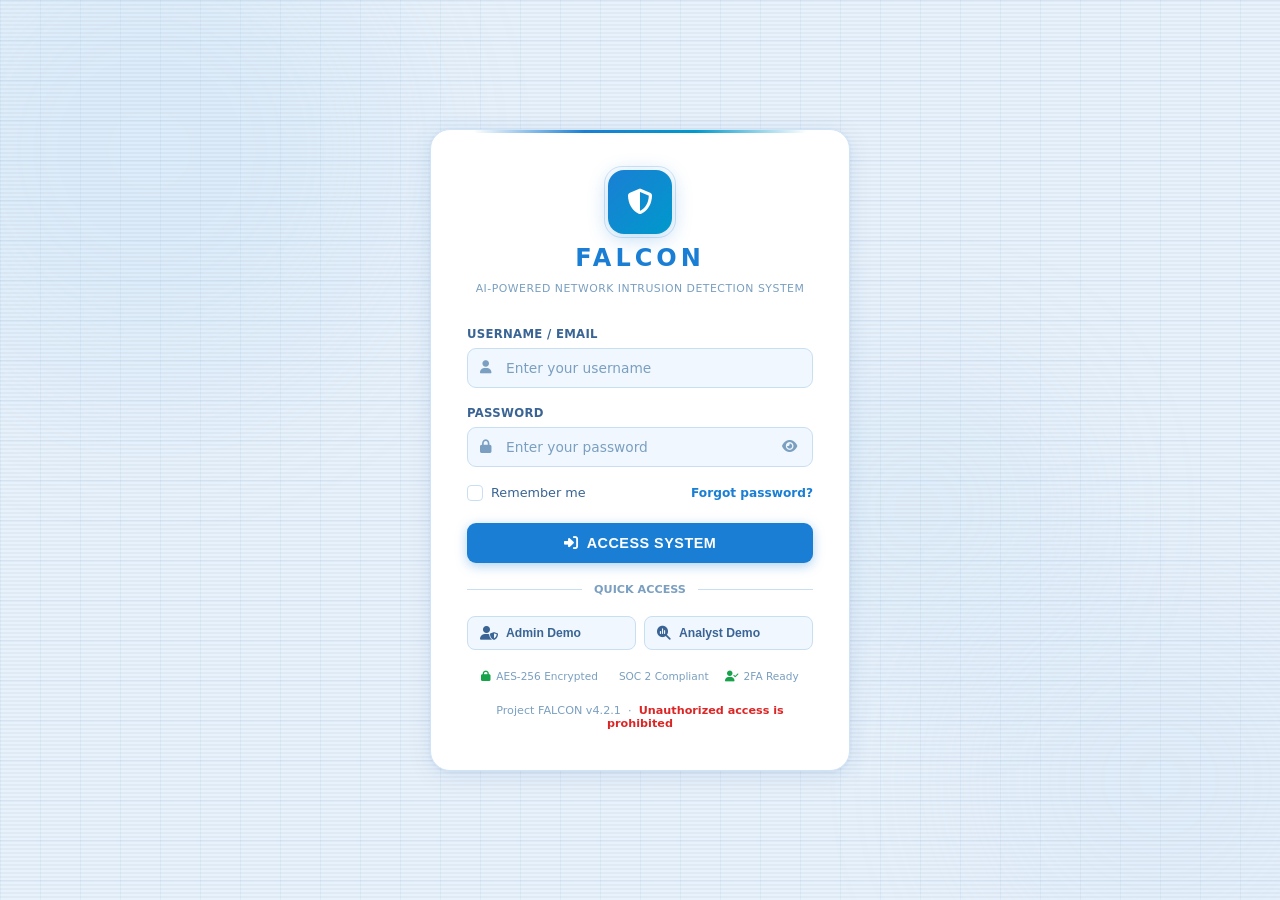
==== login.html @ 4f9ee6cd "Added real system monitoring, login page, sky blue theme, chatbox" ====
<!DOCTYPE html>
<html lang="en">
<head>
  <meta charset="UTF-8" />
  <style>body { visibility: hidden; }</style>
  <script>
    (function() {
      if (window.location.protocol === 'file:') {
        document.addEventListener('DOMContentLoaded', function() {
          document.body.style.cssText = 'margin:0;padding:0;background:#050c15;visibility:visible;';
          document.body.innerHTML = `
            <div style="min-height:100vh;display:flex;align-items:center;justify-content:center;
                 font-family:'Segoe UI',sans-serif;text-align:center;padding:20px">
              <div style="background:#0a1628;border:1px solid rgba(0,212,255,0.2);border-radius:16px;
                   padding:48px 40px;max-width:460px;box-shadow:0 0 60px rgba(0,132,255,0.1)">
                <div style="font-size:3rem;margin-bottom:16px">🛡️</div>
                <div style="font-size:1.5rem;font-weight:800;letter-spacing:4px;
                     background:linear-gradient(90deg,#0a84ff,#00d4ff);
                     -webkit-background-clip:text;-webkit-text-fill-color:transparent;
                     margin-bottom:10px">FALCON</div>
                <div style="color:#ff3b5c;font-size:0.95rem;font-weight:600;margin-bottom:14px">
                  ⚠ Direct file access is blocked
                </div>
                <div style="color:#7a9fc0;font-size:0.83rem;line-height:1.8;margin-bottom:26px">
                  This project only runs through the local server.<br>
                  Open a terminal in the project folder and run:
                </div>
                <div style="background:#020812;border:1px solid rgba(0,212,255,0.15);
                     border-radius:8px;padding:12px 20px;font-family:'Courier New',monospace;
                     color:#00d4ff;font-size:0.9rem;letter-spacing:1px;margin-bottom:26px">
                  python server.py
                </div>
                <div style="color:#3d5a78;font-size:0.78rem;margin-bottom:6px">then open your browser at</div>
                <a href="http://localhost:5000" style="color:#00d4ff;font-weight:700;
                   font-size:0.95rem;text-decoration:none">
                  http://localhost:5000
                </a>
              </div>
            </div>`;
        });
      } else {
        document.addEventListener('DOMContentLoaded', function() {
          document.body.style.visibility = 'visible';
        });
      }
    })();
  </script>
  <meta name="viewport" content="width=device-width, initial-scale=1.0" />
  <title>Project FALCON – Login</title>
  <link rel="stylesheet" href="https://cdnjs.cloudflare.com/ajax/libs/font-awesome/6.5.0/css/all.min.css" />
  <style>
    :root {
      --bg-deep:   #e8f2fc;
      --bg-card:   #ffffff;
      --bg-card2:  #f0f7ff;
      --border:    #c8dff2;
      --blue:      #1a7fd4;
      --cyan:      #0099cc;
      --green:     #16a34a;
      --red:       #dc2626;
      --text:      #0f2744;
      --muted:     #7a9fc0;
      --secondary: #3a6494;
    }
    *, *::before, *::after { box-sizing: border-box; margin: 0; padding: 0; }
    html, body {
      height: 100%;
      font-family: 'Segoe UI', system-ui, sans-serif;
      background: var(--bg-deep);
      color: var(--text);
      overflow: hidden;
    }

    /* ---- Background ---- */
    .bg-grid {
      position: fixed; inset: 0; z-index: 0;
      background-image:
        linear-gradient(rgba(26,127,212,0.06) 1px, transparent 1px),
        linear-gradient(90deg, rgba(26,127,212,0.06) 1px, transparent 1px);
      background-size: 40px 40px;
      animation: gridMove 20s linear infinite;
    }
    @keyframes gridMove {
      from { background-position: 0 0; }
      to   { background-position: 40px 40px; }
    }

    /* ---- Glow orbs ---- */
    .orb {
      position: fixed; border-radius: 50%;
      filter: blur(80px); opacity: 0.12; z-index: 0;
      animation: orbFloat 8s ease-in-out infinite alternate;
    }
    .orb1 { width: 500px; height: 500px; background: #90c8f0; top: -100px; left: -100px; }
    .orb2 { width: 400px; height: 400px; background: #b8d8f5; bottom: -80px; right: -80px; animation-delay: -4s; }
    .orb3 { width: 300px; height: 300px; background: #a0d0f0; top: 40%; left: 60%; animation-delay: -2s; }
    @keyframes orbFloat {
      from { transform: translate(0, 0) scale(1); }
      to   { transform: translate(20px, 30px) scale(1.08); }
    }

    /* ---- Scan line overlay ---- */
    .scanlines {
      position: fixed; inset: 0; z-index: 1; pointer-events: none;
      background: repeating-linear-gradient(
        0deg, transparent, transparent 2px,
        rgba(0,0,0,0.03) 2px, rgba(0,0,0,0.03) 4px
      );
    }

    /* ---- Main layout ---- */
    .login-wrap {
      position: relative; z-index: 10;
      min-height: 100vh;
      display: flex;
      align-items: center;
      justify-content: center;
      padding: 20px;
    }

    .login-box {
      width: 100%;
      max-width: 420px;
      background: #ffffff;
      border: 1px solid #d0e4f7;
      border-radius: 20px;
      padding: 40px 36px;
      box-shadow: 0 4px 24px rgba(10,80,160,0.1), 0 1px 4px rgba(10,80,160,0.08);
      animation: boxIn 0.6s cubic-bezier(0.16,1,0.3,1) both;
      position: relative;
    }
    @keyframes boxIn {
      from { opacity: 0; transform: translateY(30px) scale(0.97); }
      to   { opacity: 1; transform: translateY(0) scale(1); }
    }

    .login-box::before {
      content: '';
      position: absolute;
      top: 0; left: 10%; right: 10%;
      height: 3px;
      background: linear-gradient(90deg, transparent, var(--blue), var(--cyan), transparent);
      border-radius: 0 0 3px 3px;
    }

    /* ---- Logo ---- */
    .logo-section {
      display: flex; flex-direction: column;
      align-items: center; gap: 10px;
      margin-bottom: 32px;
    }
    .logo-ring {
      width: 64px; height: 64px;
      border-radius: 16px;
      background: linear-gradient(135deg, var(--blue), var(--cyan));
      border: none;
      display: flex; align-items: center; justify-content: center;
      font-size: 1.6rem; color: #ffffff;
      box-shadow: 0 4px 20px rgba(26,127,212,0.3);
      position: relative;
      animation: logoPulse 3s ease-in-out infinite;
    }
    @keyframes logoPulse {
      0%,100% { box-shadow: 0 4px 20px rgba(26,127,212,0.3); }
      50%      { box-shadow: 0 4px 32px rgba(26,127,212,0.5); }
    }
    .logo-ring::after {
      content: ''; position: absolute; inset: -4px;
      border-radius: 18px;
      border: 1px solid rgba(26,127,212,0.2);
    }
    .logo-name {
      font-size: 1.5rem; font-weight: 800;
      letter-spacing: 4px;
      color: var(--blue);
    }
    .logo-tagline {
      font-size: 0.68rem; color: var(--muted);
      letter-spacing: 0.5px; text-align: center;
    }

    /* ---- Form ---- */
    .form-group {
      margin-bottom: 18px;
      position: relative;
    }
    .form-label { display: block; font-size: 0.73rem; font-weight: 700; color: var(--secondary); letter-spacing: 0.3px; margin-bottom: 7px; }
    .input-wrap { position: relative; display: flex; align-items: center; }
    .input-icon { position: absolute; left: 13px; color: var(--muted); font-size: 0.82rem; pointer-events: none; transition: color 0.2s; }
    .form-input {
      width: 100%;
      background: var(--bg-card2);
      border: 1px solid var(--border);
      border-radius: 9px;
      padding: 11px 13px 11px 38px;
      color: var(--text); font-size: 0.86rem; font-family: inherit; outline: none;
      transition: all 0.2s;
    }
    .form-input::placeholder { color: var(--muted); }
    .form-input:focus { border-color: var(--blue); box-shadow: 0 0 0 3px rgba(26,127,212,0.12); background: #fff; }
    .input-wrap:focus-within .input-icon { color: var(--blue); }

    .eye-btn {
      position: absolute; right: 12px;
      background: none; border: none; cursor: pointer;
      color: var(--muted); font-size: 0.85rem;
      transition: color 0.2s; padding: 4px;
    }
    .eye-btn:hover { color: var(--cyan); }

    /* ---- Options row ---- */
    .form-options {
      display: flex; align-items: center;
      justify-content: space-between;
      margin-bottom: 22px;
    }
    .checkbox-wrap {
      display: flex; align-items: center; gap: 8px;
      cursor: pointer; font-size: 0.8rem; color: var(--secondary);
    }
    .checkbox-wrap input[type="checkbox"] { display: none; }
    .custom-cb {
      width: 16px; height: 16px;
      border: 1.5px solid var(--border);
      border-radius: 4px; background: #fff;
      display: flex; align-items: center; justify-content: center;
      transition: all 0.2s; flex-shrink: 0;
    }
    .checkbox-wrap input:checked + .custom-cb { background: var(--blue); border-color: var(--blue); }
    .custom-cb::after { content: '✓'; font-size: 0.7rem; color: #fff; opacity: 0; transition: opacity 0.15s; }
    .checkbox-wrap input:checked + .custom-cb::after { opacity: 1; }
    .forgot-link { font-size: 0.76rem; color: var(--blue); text-decoration: none; cursor: pointer; transition: opacity 0.2s; font-weight: 600; }
    .forgot-link:hover { opacity: 0.75; }

    .login-btn {
      width: 100%; padding: 12px;
      border-radius: 9px; border: none; cursor: pointer;
      font-size: 0.9rem; font-weight: 700; letter-spacing: 0.5px;
      color: #fff;
      background: var(--blue);
      box-shadow: 0 3px 12px rgba(26,127,212,0.35);
      transition: all 0.25s;
      display: flex; align-items: center; justify-content: center; gap: 10px;
      position: relative; overflow: hidden;
    }
    .login-btn:hover { background: #1570bc; box-shadow: 0 6px 20px rgba(26,127,212,0.45); transform: translateY(-1px); }
    .login-btn:active { transform: translateY(0); }
    .login-btn.loading { pointer-events: none; opacity: 0.85; }
    .btn-spinner { display: none; }
    .login-btn.loading .btn-spinner { display: inline-block; animation: spin 0.8s linear infinite; }
    .login-btn.loading .btn-text { display: none; }
    @keyframes spin { to { transform: rotate(360deg); } }

    .divider { display: flex; align-items: center; gap: 12px; margin: 20px 0; }
    .divider-line { flex: 1; height: 1px; background: var(--border); }
    .divider-text { font-size: 0.7rem; color: var(--muted); font-weight: 600; }

    .quick-logins { display: grid; grid-template-columns: 1fr 1fr; gap: 8px; margin-bottom: 20px; }
    .quick-btn {
      padding: 9px 12px; border-radius: 8px;
      border: 1px solid var(--border);
      background: var(--bg-card2);
      color: var(--secondary);
      font-size: 0.76rem; font-weight: 600;
      cursor: pointer;
      display: flex; align-items: center; gap: 8px;
      transition: all 0.2s;
    }
    .quick-btn:hover { border-color: #a8ccee; color: var(--blue); background: #deeefa; }
    .quick-btn i { font-size: 0.88rem; }

    .msg-box { display: none; padding: 10px 13px; border-radius: 8px; font-size: 0.78rem; margin-bottom: 14px; align-items: center; gap: 9px; }
    .msg-box.error   { display: flex; background: #fee2e2; border: 1px solid #fca5a5; color: var(--red); }
    .msg-box.success { display: flex; background: #dcfce7; border: 1px solid #86efac; color: var(--green); }

    .login-footer { margin-top: 22px; text-align: center; font-size: 0.7rem; color: var(--muted); }
    .login-footer span { color: var(--red); font-weight: 600; }

    .security-row { display: flex; align-items: center; justify-content: center; gap: 16px; margin-top: 18px; }
    .sec-badge { display: flex; align-items: center; gap: 5px; font-size: 0.66rem; color: var(--muted); }
    .sec-badge i { color: var(--green); font-size: 0.68rem; }

    .particle { position: absolute; width: 3px; height: 3px; background: var(--blue); border-radius: 50%; opacity: 0; animation: particleFly linear infinite; }
    @keyframes particleFly { 0%{opacity:0;transform:translateY(100vh) scale(0)} 10%{opacity:0.4} 90%{opacity:0.15} 100%{opacity:0;transform:translateY(-20px) scale(1.5)} }
  </style>
</head>
<body>

  <div class="bg-grid"></div>
  <div class="orb orb1"></div>
  <div class="orb orb2"></div>
  <div class="orb orb3"></div>
  <div class="scanlines"></div>
  <div class="particles" id="particles"></div>

  <div class="login-wrap">
    <div class="login-box">

      <!-- Logo -->
      <div class="logo-section">
        <div class="logo-ring">
          <i class="fas fa-shield-halved"></i>
        </div>
        <div class="logo-name">FALCON</div>
        <div class="logo-tagline">AI-POWERED NETWORK INTRUSION DETECTION SYSTEM</div>
      </div>

      <!-- Error / Success -->
      <div class="msg-box" id="msgBox">
        <i class="fas fa-circle-exclamation"></i>
        <span id="msgText"></span>
      </div>

      <!-- Form -->
      <form id="loginForm" autocomplete="off">

        <div class="form-group">
          <label class="form-label">USERNAME / EMAIL</label>
          <div class="input-wrap">
            <i class="fas fa-user input-icon"></i>
            <input type="text" class="form-input" id="username"
              placeholder="Enter your username" autocomplete="username" />
          </div>
        </div>

        <div class="form-group">
          <label class="form-label">PASSWORD</label>
          <div class="input-wrap">
            <i class="fas fa-lock input-icon"></i>
            <input type="password" class="form-input" id="password"
              placeholder="Enter your password" autocomplete="current-password" />
            <button type="button" class="eye-btn" id="eyeBtn">
              <i class="fas fa-eye" id="eyeIcon"></i>
            </button>
          </div>
        </div>

        <div class="form-options">
          <label class="checkbox-wrap">
            <input type="checkbox" id="rememberMe" />
            <div class="custom-cb"></div>
            Remember me
          </label>
          <a class="forgot-link" id="forgotLink">Forgot password?</a>
        </div>

        <button type="submit" class="login-btn" id="loginBtn">
          <i class="fas fa-spinner btn-spinner"></i>
          <span class="btn-text"><i class="fas fa-right-to-bracket"></i> &nbsp;ACCESS SYSTEM</span>
        </button>

      </form>

      <div class="divider">
        <div class="divider-line"></div>
        <span class="divider-text">QUICK ACCESS</span>
        <div class="divider-line"></div>
      </div>

      <div class="quick-logins">
        <button class="quick-btn" onclick="fillDemo('admin','admin123')">
          <i class="fas fa-user-shield"></i> Admin Demo
        </button>
        <button class="quick-btn" onclick="fillDemo('analyst','analyst123')">
          <i class="fas fa-magnifying-glass-chart"></i> Analyst Demo
        </button>
      </div>

      <!-- Security badges -->
      <div class="security-row">
        <div class="sec-badge"><i class="fas fa-lock"></i> AES-256 Encrypted</div>
        <div class="sec-badge"><i class="fas fa-shield-check"></i> SOC 2 Compliant</div>
        <div class="sec-badge"><i class="fas fa-user-check"></i> 2FA Ready</div>
      </div>

      <div class="login-footer">
        Project FALCON v4.2.1 &nbsp;·&nbsp;
        <span>Unauthorized access is prohibited</span>
      </div>

    </div>
  </div>

  <script>
    // ============================================================
    // CREDENTIALS (change these to your own)
    // ============================================================
    const USERS = [
      { username: 'admin',        password: 'admin123',   role: 'SOC Admin',    name: 'Admin User'    },
      { username: 'analyst',      password: 'analyst123', role: 'SOC Analyst',  name: 'SOC Analyst'   },
      { username: 'admin@falcon.ai', password: 'admin123', role: 'SOC Admin',   name: 'Admin User'    },
    ];

    // ============================================================
    // PARTICLES
    // ============================================================
    (function spawnParticles() {
      const container = document.getElementById('particles');
      for (let i = 0; i < 25; i++) {
        const p = document.createElement('div');
        p.className = 'particle';
        p.style.left     = Math.random() * 100 + 'vw';
        p.style.animationDuration = (6 + Math.random() * 10) + 's';
        p.style.animationDelay   = (Math.random() * 10) + 's';
        p.style.width  = (Math.random() > 0.5 ? 2 : 1) + 'px';
        p.style.height = p.style.width;
        p.style.background = Math.random() > 0.5 ? '#00d4ff' : '#0a84ff';
        container.appendChild(p);
      }
    })();

    // ============================================================
    // SHOW / HIDE PASSWORD
    // ============================================================
    document.getElementById('eyeBtn').addEventListener('click', function() {
      const input = document.getElementById('password');
      const icon  = document.getElementById('eyeIcon');
      if (input.type === 'password') {
        input.type = 'text';
        icon.className = 'fas fa-eye-slash';
      } else {
        input.type = 'password';
        icon.className = 'fas fa-eye';
      }
    });

    // ============================================================
    // QUICK FILL
    // ============================================================
    function fillDemo(user, pass) {
      document.getElementById('username').value = user;
      document.getElementById('password').value = pass;
      document.getElementById('username').dispatchEvent(new Event('input'));
    }

    // ============================================================
    // SHOW MESSAGE
    // ============================================================
    function showMsg(type, text) {
      const box  = document.getElementById('msgBox');
      const span = document.getElementById('msgText');
      box.className = 'msg-box ' + type;
      const icon = box.querySelector('i');
      icon.className = type === 'error'
        ? 'fas fa-circle-exclamation'
        : 'fas fa-circle-check';
      span.textContent = text;
    }
    function hideMsg() {
      document.getElementById('msgBox').className = 'msg-box';
    }

    // ============================================================
    // REMEMBER ME — persist username
    // ============================================================
    window.addEventListener('load', () => {
      const saved = localStorage.getItem('falcon_user');
      if (saved) {
        document.getElementById('username').value = saved;
        document.getElementById('rememberMe').checked = true;
      }
    });

    // ============================================================
    // LOGIN LOGIC
    // ============================================================
    document.getElementById('loginForm').addEventListener('submit', function(e) {
      e.preventDefault();
      hideMsg();

      const username = document.getElementById('username').value.trim();
      const password = document.getElementById('password').value;
      const remember = document.getElementById('rememberMe').checked;
      const btn      = document.getElementById('loginBtn');

      // Basic validation
      if (!username) { showMsg('error', 'Please enter your username.'); return; }
      if (!password) { showMsg('error', 'Please enter your password.'); return; }

      // Loading state
      btn.classList.add('loading');

      // Simulate auth delay (replace with real API call if needed)
      setTimeout(() => {
        const user = USERS.find(u =>
          (u.username === username || u.username === username.toLowerCase()) &&
          u.password === password
        );

        if (user) {
          // Save session
          sessionStorage.setItem('falcon_auth', JSON.stringify({
            name:    user.name,
            role:    user.role,
            loginAt: new Date().toISOString()
          }));

          if (remember) {
            localStorage.setItem('falcon_user', username);
          } else {
            localStorage.removeItem('falcon_user');
          }

          showMsg('success', 'Access granted. Loading dashboard...');
          btn.classList.remove('loading');

          // Redirect after short delay
          setTimeout(() => { window.location.href = '/index.html'; }, 900);

        } else {
          btn.classList.remove('loading');
          showMsg('error', 'Invalid credentials. Access denied.');

          // Shake the form
          const box = document.querySelector('.login-box');
          box.style.animation = 'none';
          box.style.transition = 'transform 0.08s';
          let s = 0;
          const shakeIv = setInterval(() => {
            box.style.transform = `translateX(${s % 2 === 0 ? -6 : 6}px)`;
            s++;
            if (s > 6) { clearInterval(shakeIv); box.style.transform = ''; }
          }, 60);
        }
      }, 1200);
    });

    // ============================================================
    // FORGOT PASSWORD
    // ============================================================
    document.getElementById('forgotLink').addEventListener('click', () => {
      showMsg('success', 'Contact your SOC administrator to reset your password.');
    });

    // ============================================================
    // LOCALHOST ENFORCEMENT
    // ============================================================
    (function() {
      if (window.location.protocol === 'file:') {
        document.body.innerHTML = `
          <div style="min-height:100vh;display:flex;align-items:center;justify-content:center;
               background:#050c15;font-family:'Segoe UI',sans-serif;text-align:center;padding:20px">
            <div style="background:#0a1628;border:1px solid rgba(0,212,255,0.2);border-radius:16px;
                 padding:48px 40px;max-width:460px;box-shadow:0 0 60px rgba(0,132,255,0.1)">
              <div style="font-size:3rem;margin-bottom:16px">🛡️</div>
              <div style="font-size:1.4rem;font-weight:800;letter-spacing:3px;
                   background:linear-gradient(90deg,#0a84ff,#00d4ff);
                   -webkit-background-clip:text;-webkit-text-fill-color:transparent;
                   margin-bottom:10px">FALCON</div>
              <div style="color:#ff3b5c;font-size:1rem;font-weight:600;margin-bottom:12px">
                ⚠ Direct file access is not allowed
              </div>
              <div style="color:#7a9fc0;font-size:0.85rem;line-height:1.7;margin-bottom:28px">
                This project must be run through the local server.<br>
                Open a terminal in the project folder and run:
              </div>
              <div style="background:#020812;border:1px solid rgba(0,212,255,0.15);border-radius:8px;
                   padding:14px 20px;font-family:'Courier New',monospace;color:#00d4ff;
                   font-size:0.95rem;letter-spacing:1px;margin-bottom:28px">
                python server.py
              </div>
              <div style="color:#7a9fc0;font-size:0.8rem">
                Then visit &nbsp;
                <a href="http://localhost:5000" style="color:#00d4ff;text-decoration:none;
                   font-weight:600">http://localhost:5000</a>
              </div>
            </div>
          </div>`;
      }
    })();
  </script>

</body>
</html>
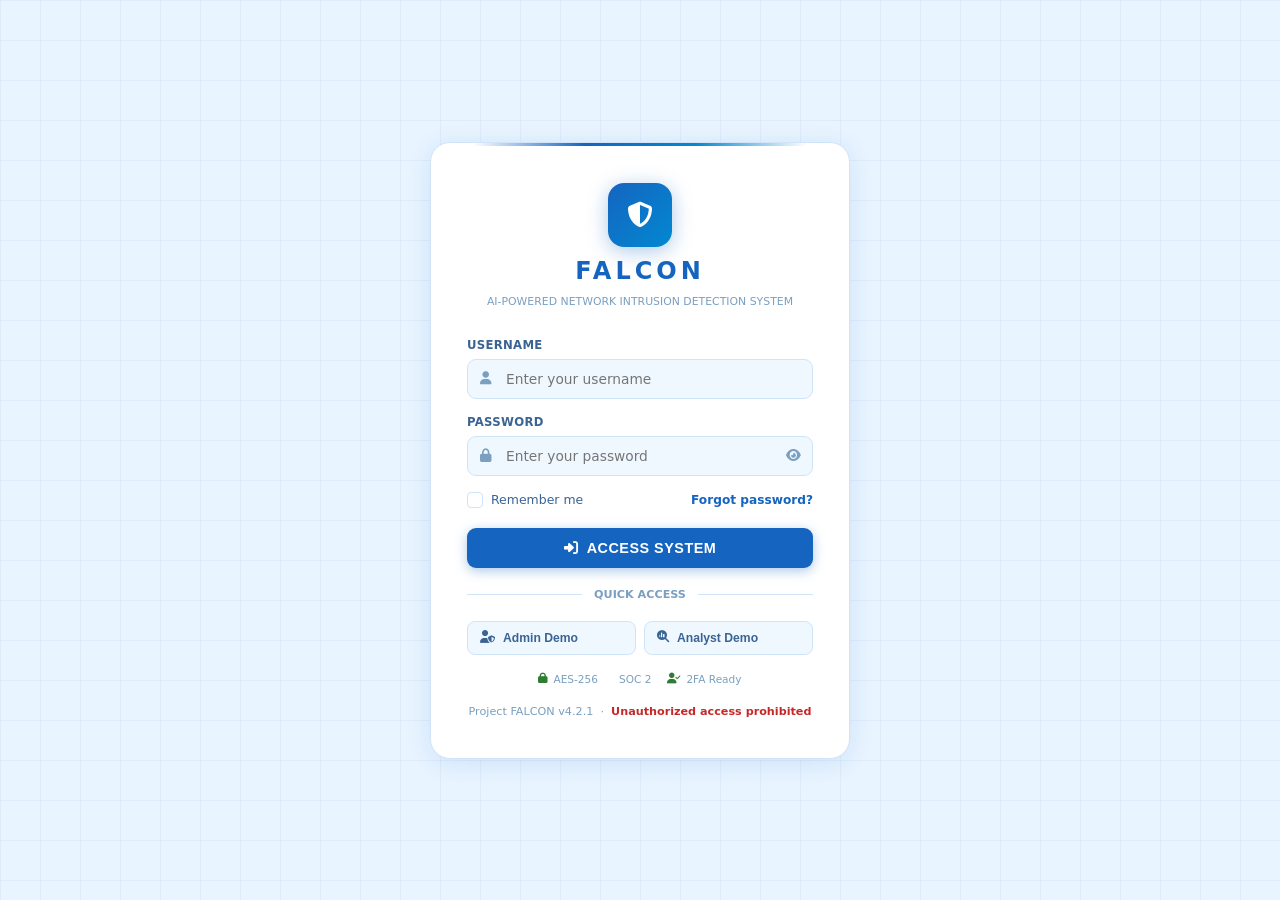
==== commit 96993533: "FALCON" ====
--- a/login.html
+++ b/login.html
@@ -2,573 +2,160 @@
 <html lang="en">
 <head>
   <meta charset="UTF-8" />
-  <style>body { visibility: hidden; }</style>
+  <style>body{visibility:hidden;}</style>
   <script>
-    (function() {
-      if (window.location.protocol === 'file:') {
-        document.addEventListener('DOMContentLoaded', function() {
-          document.body.style.cssText = 'margin:0;padding:0;background:#050c15;visibility:visible;';
-          document.body.innerHTML = `
-            <div style="min-height:100vh;display:flex;align-items:center;justify-content:center;
-                 font-family:'Segoe UI',sans-serif;text-align:center;padding:20px">
-              <div style="background:#0a1628;border:1px solid rgba(0,212,255,0.2);border-radius:16px;
-                   padding:48px 40px;max-width:460px;box-shadow:0 0 60px rgba(0,132,255,0.1)">
-                <div style="font-size:3rem;margin-bottom:16px">🛡️</div>
-                <div style="font-size:1.5rem;font-weight:800;letter-spacing:4px;
-                     background:linear-gradient(90deg,#0a84ff,#00d4ff);
-                     -webkit-background-clip:text;-webkit-text-fill-color:transparent;
-                     margin-bottom:10px">FALCON</div>
-                <div style="color:#ff3b5c;font-size:0.95rem;font-weight:600;margin-bottom:14px">
-                  ⚠ Direct file access is blocked
-                </div>
-                <div style="color:#7a9fc0;font-size:0.83rem;line-height:1.8;margin-bottom:26px">
-                  This project only runs through the local server.<br>
-                  Open a terminal in the project folder and run:
-                </div>
-                <div style="background:#020812;border:1px solid rgba(0,212,255,0.15);
-                     border-radius:8px;padding:12px 20px;font-family:'Courier New',monospace;
-                     color:#00d4ff;font-size:0.9rem;letter-spacing:1px;margin-bottom:26px">
-                  python server.py
-                </div>
-                <div style="color:#3d5a78;font-size:0.78rem;margin-bottom:6px">then open your browser at</div>
-                <a href="http://localhost:5000" style="color:#00d4ff;font-weight:700;
-                   font-size:0.95rem;text-decoration:none">
-                  http://localhost:5000
-                </a>
-              </div>
-            </div>`;
+    (function(){
+      if(window.location.protocol==='file:'){
+        document.addEventListener('DOMContentLoaded',function(){
+          document.body.style.cssText='margin:0;padding:0;background:#e8f4ff;visibility:visible;';
+          document.body.innerHTML=`<div style="min-height:100vh;display:flex;align-items:center;justify-content:center;font-family:Segoe UI,sans-serif;background:#e8f4ff"><div style="background:#fff;border:1px solid #d0e4f7;border-radius:16px;padding:48px 40px;max-width:460px;text-align:center;box-shadow:0 4px 24px rgba(21,101,192,0.12)"><div style="font-size:3rem;margin-bottom:16px">🛡️</div><div style="font-size:1.4rem;font-weight:800;letter-spacing:3px;color:#1565c0;margin-bottom:10px">FALCON</div><div style="color:#c62828;font-size:0.95rem;font-weight:600;margin-bottom:12px">⚠ Direct file access is blocked</div><div style="color:#7a9fc0;font-size:0.83rem;line-height:1.8;margin-bottom:26px">Run the server first:<br><code style="background:#f0f8ff;padding:4px 10px;border-radius:4px;color:#1565c0">python server.py</code></div><a href="http://localhost:5000" style="color:#1565c0;font-weight:700">http://localhost:5000</a></div></div>`;
         });
       } else {
-        document.addEventListener('DOMContentLoaded', function() {
-          document.body.style.visibility = 'visible';
-        });
+        document.addEventListener('DOMContentLoaded',function(){ document.body.style.visibility='visible'; });
       }
     })();
   </script>
   <meta name="viewport" content="width=device-width, initial-scale=1.0" />
   <title>Project FALCON – Login</title>
   <link rel="stylesheet" href="https://cdnjs.cloudflare.com/ajax/libs/font-awesome/6.5.0/css/all.min.css" />
-  <style>
-    :root {
-      --bg-deep:   #e8f2fc;
-      --bg-card:   #ffffff;
-      --bg-card2:  #f0f7ff;
-      --border:    #c8dff2;
-      --blue:      #1a7fd4;
-      --cyan:      #0099cc;
-      --green:     #16a34a;
-      --red:       #dc2626;
-      --text:      #0f2744;
-      --muted:     #7a9fc0;
-      --secondary: #3a6494;
-    }
-    *, *::before, *::after { box-sizing: border-box; margin: 0; padding: 0; }
-    html, body {
-      height: 100%;
-      font-family: 'Segoe UI', system-ui, sans-serif;
-      background: var(--bg-deep);
-      color: var(--text);
-      overflow: hidden;
-    }
-
-    /* ---- Background ---- */
-    .bg-grid {
-      position: fixed; inset: 0; z-index: 0;
-      background-image:
-        linear-gradient(rgba(26,127,212,0.06) 1px, transparent 1px),
-        linear-gradient(90deg, rgba(26,127,212,0.06) 1px, transparent 1px);
-      background-size: 40px 40px;
-      animation: gridMove 20s linear infinite;
-    }
-    @keyframes gridMove {
-      from { background-position: 0 0; }
-      to   { background-position: 40px 40px; }
-    }
-
-    /* ---- Glow orbs ---- */
-    .orb {
-      position: fixed; border-radius: 50%;
-      filter: blur(80px); opacity: 0.12; z-index: 0;
-      animation: orbFloat 8s ease-in-out infinite alternate;
-    }
-    .orb1 { width: 500px; height: 500px; background: #90c8f0; top: -100px; left: -100px; }
-    .orb2 { width: 400px; height: 400px; background: #b8d8f5; bottom: -80px; right: -80px; animation-delay: -4s; }
-    .orb3 { width: 300px; height: 300px; background: #a0d0f0; top: 40%; left: 60%; animation-delay: -2s; }
-    @keyframes orbFloat {
-      from { transform: translate(0, 0) scale(1); }
-      to   { transform: translate(20px, 30px) scale(1.08); }
-    }
-
-    /* ---- Scan line overlay ---- */
-    .scanlines {
-      position: fixed; inset: 0; z-index: 1; pointer-events: none;
-      background: repeating-linear-gradient(
-        0deg, transparent, transparent 2px,
-        rgba(0,0,0,0.03) 2px, rgba(0,0,0,0.03) 4px
-      );
-    }
-
-    /* ---- Main layout ---- */
-    .login-wrap {
-      position: relative; z-index: 10;
-      min-height: 100vh;
-      display: flex;
-      align-items: center;
-      justify-content: center;
-      padding: 20px;
-    }
-
-    .login-box {
-      width: 100%;
-      max-width: 420px;
-      background: #ffffff;
-      border: 1px solid #d0e4f7;
-      border-radius: 20px;
-      padding: 40px 36px;
-      box-shadow: 0 4px 24px rgba(10,80,160,0.1), 0 1px 4px rgba(10,80,160,0.08);
-      animation: boxIn 0.6s cubic-bezier(0.16,1,0.3,1) both;
-      position: relative;
-    }
-    @keyframes boxIn {
-      from { opacity: 0; transform: translateY(30px) scale(0.97); }
-      to   { opacity: 1; transform: translateY(0) scale(1); }
-    }
-
-    .login-box::before {
-      content: '';
-      position: absolute;
-      top: 0; left: 10%; right: 10%;
-      height: 3px;
-      background: linear-gradient(90deg, transparent, var(--blue), var(--cyan), transparent);
-      border-radius: 0 0 3px 3px;
-    }
-
-    /* ---- Logo ---- */
-    .logo-section {
-      display: flex; flex-direction: column;
-      align-items: center; gap: 10px;
-      margin-bottom: 32px;
-    }
-    .logo-ring {
-      width: 64px; height: 64px;
-      border-radius: 16px;
-      background: linear-gradient(135deg, var(--blue), var(--cyan));
-      border: none;
-      display: flex; align-items: center; justify-content: center;
-      font-size: 1.6rem; color: #ffffff;
-      box-shadow: 0 4px 20px rgba(26,127,212,0.3);
-      position: relative;
-      animation: logoPulse 3s ease-in-out infinite;
-    }
-    @keyframes logoPulse {
-      0%,100% { box-shadow: 0 4px 20px rgba(26,127,212,0.3); }
-      50%      { box-shadow: 0 4px 32px rgba(26,127,212,0.5); }
-    }
-    .logo-ring::after {
-      content: ''; position: absolute; inset: -4px;
-      border-radius: 18px;
-      border: 1px solid rgba(26,127,212,0.2);
-    }
-    .logo-name {
-      font-size: 1.5rem; font-weight: 800;
-      letter-spacing: 4px;
-      color: var(--blue);
-    }
-    .logo-tagline {
-      font-size: 0.68rem; color: var(--muted);
-      letter-spacing: 0.5px; text-align: center;
-    }
-
-    /* ---- Form ---- */
-    .form-group {
-      margin-bottom: 18px;
-      position: relative;
-    }
-    .form-label { display: block; font-size: 0.73rem; font-weight: 700; color: var(--secondary); letter-spacing: 0.3px; margin-bottom: 7px; }
-    .input-wrap { position: relative; display: flex; align-items: center; }
-    .input-icon { position: absolute; left: 13px; color: var(--muted); font-size: 0.82rem; pointer-events: none; transition: color 0.2s; }
-    .form-input {
-      width: 100%;
-      background: var(--bg-card2);
-      border: 1px solid var(--border);
-      border-radius: 9px;
-      padding: 11px 13px 11px 38px;
-      color: var(--text); font-size: 0.86rem; font-family: inherit; outline: none;
-      transition: all 0.2s;
-    }
-    .form-input::placeholder { color: var(--muted); }
-    .form-input:focus { border-color: var(--blue); box-shadow: 0 0 0 3px rgba(26,127,212,0.12); background: #fff; }
-    .input-wrap:focus-within .input-icon { color: var(--blue); }
-
-    .eye-btn {
-      position: absolute; right: 12px;
-      background: none; border: none; cursor: pointer;
-      color: var(--muted); font-size: 0.85rem;
-      transition: color 0.2s; padding: 4px;
-    }
-    .eye-btn:hover { color: var(--cyan); }
-
-    /* ---- Options row ---- */
-    .form-options {
-      display: flex; align-items: center;
-      justify-content: space-between;
-      margin-bottom: 22px;
-    }
-    .checkbox-wrap {
-      display: flex; align-items: center; gap: 8px;
-      cursor: pointer; font-size: 0.8rem; color: var(--secondary);
-    }
-    .checkbox-wrap input[type="checkbox"] { display: none; }
-    .custom-cb {
-      width: 16px; height: 16px;
-      border: 1.5px solid var(--border);
-      border-radius: 4px; background: #fff;
-      display: flex; align-items: center; justify-content: center;
-      transition: all 0.2s; flex-shrink: 0;
-    }
-    .checkbox-wrap input:checked + .custom-cb { background: var(--blue); border-color: var(--blue); }
-    .custom-cb::after { content: '✓'; font-size: 0.7rem; color: #fff; opacity: 0; transition: opacity 0.15s; }
-    .checkbox-wrap input:checked + .custom-cb::after { opacity: 1; }
-    .forgot-link { font-size: 0.76rem; color: var(--blue); text-decoration: none; cursor: pointer; transition: opacity 0.2s; font-weight: 600; }
-    .forgot-link:hover { opacity: 0.75; }
-
-    .login-btn {
-      width: 100%; padding: 12px;
-      border-radius: 9px; border: none; cursor: pointer;
-      font-size: 0.9rem; font-weight: 700; letter-spacing: 0.5px;
-      color: #fff;
-      background: var(--blue);
-      box-shadow: 0 3px 12px rgba(26,127,212,0.35);
-      transition: all 0.25s;
-      display: flex; align-items: center; justify-content: center; gap: 10px;
-      position: relative; overflow: hidden;
-    }
-    .login-btn:hover { background: #1570bc; box-shadow: 0 6px 20px rgba(26,127,212,0.45); transform: translateY(-1px); }
-    .login-btn:active { transform: translateY(0); }
-    .login-btn.loading { pointer-events: none; opacity: 0.85; }
-    .btn-spinner { display: none; }
-    .login-btn.loading .btn-spinner { display: inline-block; animation: spin 0.8s linear infinite; }
-    .login-btn.loading .btn-text { display: none; }
-    @keyframes spin { to { transform: rotate(360deg); } }
-
-    .divider { display: flex; align-items: center; gap: 12px; margin: 20px 0; }
-    .divider-line { flex: 1; height: 1px; background: var(--border); }
-    .divider-text { font-size: 0.7rem; color: var(--muted); font-weight: 600; }
-
-    .quick-logins { display: grid; grid-template-columns: 1fr 1fr; gap: 8px; margin-bottom: 20px; }
-    .quick-btn {
-      padding: 9px 12px; border-radius: 8px;
-      border: 1px solid var(--border);
-      background: var(--bg-card2);
-      color: var(--secondary);
-      font-size: 0.76rem; font-weight: 600;
-      cursor: pointer;
-      display: flex; align-items: center; gap: 8px;
-      transition: all 0.2s;
-    }
-    .quick-btn:hover { border-color: #a8ccee; color: var(--blue); background: #deeefa; }
-    .quick-btn i { font-size: 0.88rem; }
-
-    .msg-box { display: none; padding: 10px 13px; border-radius: 8px; font-size: 0.78rem; margin-bottom: 14px; align-items: center; gap: 9px; }
-    .msg-box.error   { display: flex; background: #fee2e2; border: 1px solid #fca5a5; color: var(--red); }
-    .msg-box.success { display: flex; background: #dcfce7; border: 1px solid #86efac; color: var(--green); }
-
-    .login-footer { margin-top: 22px; text-align: center; font-size: 0.7rem; color: var(--muted); }
-    .login-footer span { color: var(--red); font-weight: 600; }
-
-    .security-row { display: flex; align-items: center; justify-content: center; gap: 16px; margin-top: 18px; }
-    .sec-badge { display: flex; align-items: center; gap: 5px; font-size: 0.66rem; color: var(--muted); }
-    .sec-badge i { color: var(--green); font-size: 0.68rem; }
-
-    .particle { position: absolute; width: 3px; height: 3px; background: var(--blue); border-radius: 50%; opacity: 0; animation: particleFly linear infinite; }
-    @keyframes particleFly { 0%{opacity:0;transform:translateY(100vh) scale(0)} 10%{opacity:0.4} 90%{opacity:0.15} 100%{opacity:0;transform:translateY(-20px) scale(1.5)} }
-  </style>
 </head>
 <body>
+<style>
+*,*::before,*::after{box-sizing:border-box;margin:0;padding:0;}
+html,body{height:100%;font-family:'Segoe UI',system-ui,sans-serif;background:#e8f4ff;color:#0f2744;overflow:hidden;}
+.bg{position:fixed;inset:0;background-image:linear-gradient(rgba(21,101,192,0.05) 1px,transparent 1px),linear-gradient(90deg,rgba(21,101,192,0.05) 1px,transparent 1px);background-size:40px 40px;}
+.wrap{position:relative;z-index:10;min-height:100vh;display:flex;align-items:center;justify-content:center;padding:20px;}
+.box{width:100%;max-width:420px;background:#fff;border:1px solid #d0e4f7;border-radius:20px;padding:40px 36px;box-shadow:0 4px 24px rgba(21,101,192,0.12);position:relative;}
+.box::before{content:'';position:absolute;top:0;left:10%;right:10%;height:3px;background:linear-gradient(90deg,transparent,#1565c0,#0288d1,transparent);border-radius:0 0 3px 3px;}
+.logo{display:flex;flex-direction:column;align-items:center;gap:10px;margin-bottom:30px;}
+.logo-icon{width:64px;height:64px;border-radius:16px;background:linear-gradient(135deg,#1565c0,#0288d1);display:flex;align-items:center;justify-content:center;font-size:1.6rem;color:#fff;box-shadow:0 4px 20px rgba(21,101,192,0.35);}
+.logo-name{font-size:1.5rem;font-weight:800;letter-spacing:4px;color:#1565c0;}
+.logo-tag{font-size:0.68rem;color:#7a9fc0;text-align:center;}
+.lbl{display:block;font-size:0.73rem;font-weight:700;color:#3a6494;margin-bottom:7px;letter-spacing:0.3px;}
+.inp-wrap{position:relative;display:flex;align-items:center;margin-bottom:16px;}
+.inp-icon{position:absolute;left:13px;color:#7a9fc0;font-size:0.82rem;}
+.inp{width:100%;background:#f0f8ff;border:1px solid #d0e4f7;border-radius:9px;padding:11px 13px 11px 38px;color:#0f2744;font-size:0.86rem;font-family:inherit;outline:none;transition:all 0.2s;}
+.inp:focus{border-color:#1565c0;box-shadow:0 0 0 3px rgba(21,101,192,0.12);background:#fff;}
+.eye{position:absolute;right:12px;background:none;border:none;cursor:pointer;color:#7a9fc0;font-size:0.82rem;transition:color 0.2s;}
+.eye:hover{color:#1565c0;}
+.opts{display:flex;align-items:center;justify-content:space-between;margin-bottom:20px;}
+.cb-wrap{display:flex;align-items:center;gap:8px;cursor:pointer;font-size:0.78rem;color:#3a6494;}
+.cb-wrap input{display:none;}
+.cb{width:16px;height:16px;border:1.5px solid #d0e4f7;border-radius:4px;background:#fff;display:flex;align-items:center;justify-content:center;transition:all 0.2s;}
+.cb-wrap input:checked+.cb{background:#1565c0;border-color:#1565c0;}
+.cb::after{content:'✓';font-size:0.7rem;color:#fff;opacity:0;transition:opacity 0.15s;}
+.cb-wrap input:checked+.cb::after{opacity:1;}
+.forgot{font-size:0.76rem;color:#1565c0;cursor:pointer;font-weight:600;}
+.forgot:hover{opacity:0.75;}
+.btn{width:100%;padding:12px;border-radius:9px;border:none;cursor:pointer;font-size:0.9rem;font-weight:700;letter-spacing:0.5px;color:#fff;background:#1565c0;box-shadow:0 3px 12px rgba(21,101,192,0.35);transition:all 0.25s;display:flex;align-items:center;justify-content:center;gap:10px;}
+.btn:hover{background:#0d47a1;box-shadow:0 6px 20px rgba(21,101,192,0.45);transform:translateY(-1px);}
+.btn.loading{pointer-events:none;opacity:0.85;}
+.spin{display:none;}
+.btn.loading .spin{display:inline-block;animation:spin 0.8s linear infinite;}
+.btn.loading .btxt{display:none;}
+@keyframes spin{to{transform:rotate(360deg)}}
+.div{display:flex;align-items:center;gap:12px;margin:20px 0;}
+.div-line{flex:1;height:1px;background:#d0e4f7;}
+.div-txt{font-size:0.7rem;color:#7a9fc0;font-weight:600;}
+.quick{display:grid;grid-template-columns:1fr 1fr;gap:8px;margin-bottom:18px;}
+.qbtn{padding:9px 12px;border-radius:8px;border:1px solid #d0e4f7;background:#f0f8ff;color:#3a6494;font-size:0.76rem;font-weight:600;cursor:pointer;display:flex;align-items:center;gap:8px;transition:all 0.2s;}
+.qbtn:hover{border-color:#90caf9;color:#1565c0;background:#e3f2fd;}
+.msg{display:none;padding:10px 13px;border-radius:8px;font-size:0.78rem;margin-bottom:14px;align-items:center;gap:9px;}
+.msg.err{display:flex;background:#ffebee;border:1px solid #ef9a9a;color:#c62828;}
+.msg.ok{display:flex;background:#e8f5e9;border:1px solid #a5d6a7;color:#2e7d32;}
+.sec-row{display:flex;align-items:center;justify-content:center;gap:16px;margin-top:18px;}
+.sec{display:flex;align-items:center;gap:5px;font-size:0.66rem;color:#7a9fc0;}
+.sec i{color:#2e7d32;font-size:0.68rem;}
+.footer{margin-top:20px;text-align:center;font-size:0.7rem;color:#7a9fc0;}
+.footer span{color:#c62828;font-weight:600;}
+</style>
 
-  <div class="bg-grid"></div>
-  <div class="orb orb1"></div>
-  <div class="orb orb2"></div>
-  <div class="orb orb3"></div>
-  <div class="scanlines"></div>
-  <div class="particles" id="particles"></div>
+<div class="bg"></div>
+<div class="wrap">
+  <div class="box">
+    <div class="logo">
+      <div class="logo-icon"><i class="fas fa-shield-halved"></i></div>
+      <div class="logo-name">FALCON</div>
+      <div class="logo-tag">AI-POWERED NETWORK INTRUSION DETECTION SYSTEM</div>
+    </div>
 
-  <div class="login-wrap">
-    <div class="login-box">
+    <div class="msg" id="msg"><i class="fas fa-circle-exclamation"></i><span id="msgTxt"></span></div>
 
-      <!-- Logo -->
-      <div class="logo-section">
-        <div class="logo-ring">
-          <i class="fas fa-shield-halved"></i>
-        </div>
-        <div class="logo-name">FALCON</div>
-        <div class="logo-tagline">AI-POWERED NETWORK INTRUSION DETECTION SYSTEM</div>
+    <form id="form" autocomplete="off">
+      <label class="lbl">USERNAME</label>
+      <div class="inp-wrap">
+        <i class="fas fa-user inp-icon"></i>
+        <input type="text" class="inp" id="username" placeholder="Enter your username" />
       </div>
+      <label class="lbl">PASSWORD</label>
+      <div class="inp-wrap">
+        <i class="fas fa-lock inp-icon"></i>
+        <input type="password" class="inp" id="password" placeholder="Enter your password" />
+        <button type="button" class="eye" id="eye"><i class="fas fa-eye" id="eyeIco"></i></button>
+      </div>
+      <div class="opts">
+        <label class="cb-wrap"><input type="checkbox" id="rem" /><div class="cb"></div>Remember me</label>
+        <span class="forgot" id="fgt">Forgot password?</span>
+      </div>
+      <button type="submit" class="btn" id="loginBtn">
+        <i class="fas fa-spinner spin"></i>
+        <span class="btxt"><i class="fas fa-right-to-bracket"></i> &nbsp;ACCESS SYSTEM</span>
+      </button>
+    </form>
 
-      <!-- Error / Success -->
-      <div class="msg-box" id="msgBox">
-        <i class="fas fa-circle-exclamation"></i>
-        <span id="msgText"></span>
-      </div>
+    <div class="div"><div class="div-line"></div><span class="div-txt">QUICK ACCESS</span><div class="div-line"></div></div>
+    <div class="quick">
+      <button class="qbtn" onclick="fill('admin','admin123')"><i class="fas fa-user-shield"></i> Admin Demo</button>
+      <button class="qbtn" onclick="fill('analyst','analyst123')"><i class="fas fa-magnifying-glass-chart"></i> Analyst Demo</button>
+    </div>
 
-      <!-- Form -->
-      <form id="loginForm" autocomplete="off">
+    <div class="sec-row">
+      <div class="sec"><i class="fas fa-lock"></i> AES-256</div>
+      <div class="sec"><i class="fas fa-shield-check"></i> SOC 2</div>
+      <div class="sec"><i class="fas fa-user-check"></i> 2FA Ready</div>
+    </div>
+    <div class="footer">Project FALCON v4.2.1 &nbsp;·&nbsp; <span>Unauthorized access prohibited</span></div>
+  </div>
+</div>
 
-        <div class="form-group">
-          <label class="form-label">USERNAME / EMAIL</label>
-          <div class="input-wrap">
-            <i class="fas fa-user input-icon"></i>
-            <input type="text" class="form-input" id="username"
-              placeholder="Enter your username" autocomplete="username" />
-          </div>
-        </div>
+<script>
+const USERS=[{username:'admin',password:'admin123',role:'SOC Admin',name:'Admin User'},{username:'analyst',password:'analyst123',role:'SOC Analyst',name:'SOC Analyst'},{username:'admin@falcon.ai',password:'admin123',role:'SOC Admin',name:'Admin User'}];
 
-        <div class="form-group">
-          <label class="form-label">PASSWORD</label>
-          <div class="input-wrap">
-            <i class="fas fa-lock input-icon"></i>
-            <input type="password" class="form-input" id="password"
-              placeholder="Enter your password" autocomplete="current-password" />
-            <button type="button" class="eye-btn" id="eyeBtn">
-              <i class="fas fa-eye" id="eyeIcon"></i>
-            </button>
-          </div>
-        </div>
+window.addEventListener('load',()=>{const s=localStorage.getItem('falcon_user');if(s){document.getElementById('username').value=s;document.getElementById('rem').checked=true;}});
 
-        <div class="form-options">
-          <label class="checkbox-wrap">
-            <input type="checkbox" id="rememberMe" />
-            <div class="custom-cb"></div>
-            Remember me
-          </label>
-          <a class="forgot-link" id="forgotLink">Forgot password?</a>
-        </div>
+document.getElementById('eye').addEventListener('click',function(){const i=document.getElementById('password');const ic=document.getElementById('eyeIco');i.type=i.type==='password'?'text':'password';ic.className=i.type==='password'?'fas fa-eye':'fas fa-eye-slash';});
 
-        <button type="submit" class="login-btn" id="loginBtn">
-          <i class="fas fa-spinner btn-spinner"></i>
-          <span class="btn-text"><i class="fas fa-right-to-bracket"></i> &nbsp;ACCESS SYSTEM</span>
-        </button>
+function fill(u,p){document.getElementById('username').value=u;document.getElementById('password').value=p;}
 
-      </form>
+function showMsg(type,txt){const b=document.getElementById('msg');const s=document.getElementById('msgTxt');b.className='msg '+(type==='err'?'err':'ok');b.querySelector('i').className=type==='err'?'fas fa-circle-exclamation':'fas fa-circle-check';s.textContent=txt;}
 
-      <div class="divider">
-        <div class="divider-line"></div>
-        <span class="divider-text">QUICK ACCESS</span>
-        <div class="divider-line"></div>
-      </div>
+document.getElementById('fgt').addEventListener('click',()=>showMsg('ok','Contact your SOC administrator to reset your password.'));
 
-      <div class="quick-logins">
-        <button class="quick-btn" onclick="fillDemo('admin','admin123')">
-          <i class="fas fa-user-shield"></i> Admin Demo
-        </button>
-        <button class="quick-btn" onclick="fillDemo('analyst','analyst123')">
-          <i class="fas fa-magnifying-glass-chart"></i> Analyst Demo
-        </button>
-      </div>
-
-      <!-- Security badges -->
-      <div class="security-row">
-        <div class="sec-badge"><i class="fas fa-lock"></i> AES-256 Encrypted</div>
-        <div class="sec-badge"><i class="fas fa-shield-check"></i> SOC 2 Compliant</div>
-        <div class="sec-badge"><i class="fas fa-user-check"></i> 2FA Ready</div>
-      </div>
-
-      <div class="login-footer">
-        Project FALCON v4.2.1 &nbsp;·&nbsp;
-        <span>Unauthorized access is prohibited</span>
-      </div>
-
-    </div>
-  </div>
-
-  <script>
-    // ============================================================
-    // CREDENTIALS (change these to your own)
-    // ============================================================
-    const USERS = [
-      { username: 'admin',        password: 'admin123',   role: 'SOC Admin',    name: 'Admin User'    },
-      { username: 'analyst',      password: 'analyst123', role: 'SOC Analyst',  name: 'SOC Analyst'   },
-      { username: 'admin@falcon.ai', password: 'admin123', role: 'SOC Admin',   name: 'Admin User'    },
-    ];
-
-    // ============================================================
-    // PARTICLES
-    // ============================================================
-    (function spawnParticles() {
-      const container = document.getElementById('particles');
-      for (let i = 0; i < 25; i++) {
-        const p = document.createElement('div');
-        p.className = 'particle';
-        p.style.left     = Math.random() * 100 + 'vw';
-        p.style.animationDuration = (6 + Math.random() * 10) + 's';
-        p.style.animationDelay   = (Math.random() * 10) + 's';
-        p.style.width  = (Math.random() > 0.5 ? 2 : 1) + 'px';
-        p.style.height = p.style.width;
-        p.style.background = Math.random() > 0.5 ? '#00d4ff' : '#0a84ff';
-        container.appendChild(p);
-      }
-    })();
-
-    // ============================================================
-    // SHOW / HIDE PASSWORD
-    // ============================================================
-    document.getElementById('eyeBtn').addEventListener('click', function() {
-      const input = document.getElementById('password');
-      const icon  = document.getElementById('eyeIcon');
-      if (input.type === 'password') {
-        input.type = 'text';
-        icon.className = 'fas fa-eye-slash';
-      } else {
-        input.type = 'password';
-        icon.className = 'fas fa-eye';
-      }
-    });
-
-    // ============================================================
-    // QUICK FILL
-    // ============================================================
-    function fillDemo(user, pass) {
-      document.getElementById('username').value = user;
-      document.getElementById('password').value = pass;
-      document.getElementById('username').dispatchEvent(new Event('input'));
+document.getElementById('form').addEventListener('submit',function(e){
+  e.preventDefault();
+  const u=document.getElementById('username').value.trim();
+  const p=document.getElementById('password').value;
+  const r=document.getElementById('rem').checked;
+  const btn=document.getElementById('loginBtn');
+  if(!u){showMsg('err','Please enter your username.');return;}
+  if(!p){showMsg('err','Please enter your password.');return;}
+  btn.classList.add('loading');
+  setTimeout(()=>{
+    const user=USERS.find(x=>(x.username===u||x.username===u.toLowerCase())&&x.password===p);
+    if(user){
+      sessionStorage.setItem('falcon_auth',JSON.stringify({name:user.name,role:user.role,loginAt:new Date().toISOString()}));
+      if(r)localStorage.setItem('falcon_user',u);else localStorage.removeItem('falcon_user');
+      showMsg('ok','Access granted. Loading dashboard...');
+      btn.classList.remove('loading');
+      setTimeout(()=>{window.location.href='/index.html';},900);
+    } else {
+      btn.classList.remove('loading');
+      showMsg('err','Invalid credentials. Access denied.');
+      const box=document.querySelector('.box');
+      let s=0;const iv=setInterval(()=>{box.style.transform=`translateX(${s%2===0?-6:6}px)`;s++;if(s>6){clearInterval(iv);box.style.transform='';}},60);
     }
-
-    // ============================================================
-    // SHOW MESSAGE
-    // ============================================================
-    function showMsg(type, text) {
-      const box  = document.getElementById('msgBox');
-      const span = document.getElementById('msgText');
-      box.className = 'msg-box ' + type;
-      const icon = box.querySelector('i');
-      icon.className = type === 'error'
-        ? 'fas fa-circle-exclamation'
-        : 'fas fa-circle-check';
-      span.textContent = text;
-    }
-    function hideMsg() {
-      document.getElementById('msgBox').className = 'msg-box';
-    }
-
-    // ============================================================
-    // REMEMBER ME — persist username
-    // ============================================================
-    window.addEventListener('load', () => {
-      const saved = localStorage.getItem('falcon_user');
-      if (saved) {
-        document.getElementById('username').value = saved;
-        document.getElementById('rememberMe').checked = true;
-      }
-    });
-
-    // ============================================================
-    // LOGIN LOGIC
-    // ============================================================
-    document.getElementById('loginForm').addEventListener('submit', function(e) {
-      e.preventDefault();
-      hideMsg();
-
-      const username = document.getElementById('username').value.trim();
-      const password = document.getElementById('password').value;
-      const remember = document.getElementById('rememberMe').checked;
-      const btn      = document.getElementById('loginBtn');
-
-      // Basic validation
-      if (!username) { showMsg('error', 'Please enter your username.'); return; }
-      if (!password) { showMsg('error', 'Please enter your password.'); return; }
-
-      // Loading state
-      btn.classList.add('loading');
-
-      // Simulate auth delay (replace with real API call if needed)
-      setTimeout(() => {
-        const user = USERS.find(u =>
-          (u.username === username || u.username === username.toLowerCase()) &&
-          u.password === password
-        );
-
-        if (user) {
-          // Save session
-          sessionStorage.setItem('falcon_auth', JSON.stringify({
-            name:    user.name,
-            role:    user.role,
-            loginAt: new Date().toISOString()
-          }));
-
-          if (remember) {
-            localStorage.setItem('falcon_user', username);
-          } else {
-            localStorage.removeItem('falcon_user');
-          }
-
-          showMsg('success', 'Access granted. Loading dashboard...');
-          btn.classList.remove('loading');
-
-          // Redirect after short delay
-          setTimeout(() => { window.location.href = '/index.html'; }, 900);
-
-        } else {
-          btn.classList.remove('loading');
-          showMsg('error', 'Invalid credentials. Access denied.');
-
-          // Shake the form
-          const box = document.querySelector('.login-box');
-          box.style.animation = 'none';
-          box.style.transition = 'transform 0.08s';
-          let s = 0;
-          const shakeIv = setInterval(() => {
-            box.style.transform = `translateX(${s % 2 === 0 ? -6 : 6}px)`;
-            s++;
-            if (s > 6) { clearInterval(shakeIv); box.style.transform = ''; }
-          }, 60);
-        }
-      }, 1200);
-    });
-
-    // ============================================================
-    // FORGOT PASSWORD
-    // ============================================================
-    document.getElementById('forgotLink').addEventListener('click', () => {
-      showMsg('success', 'Contact your SOC administrator to reset your password.');
-    });
-
-    // ============================================================
-    // LOCALHOST ENFORCEMENT
-    // ============================================================
-    (function() {
-      if (window.location.protocol === 'file:') {
-        document.body.innerHTML = `
-          <div style="min-height:100vh;display:flex;align-items:center;justify-content:center;
-               background:#050c15;font-family:'Segoe UI',sans-serif;text-align:center;padding:20px">
-            <div style="background:#0a1628;border:1px solid rgba(0,212,255,0.2);border-radius:16px;
-                 padding:48px 40px;max-width:460px;box-shadow:0 0 60px rgba(0,132,255,0.1)">
-              <div style="font-size:3rem;margin-bottom:16px">🛡️</div>
-              <div style="font-size:1.4rem;font-weight:800;letter-spacing:3px;
-                   background:linear-gradient(90deg,#0a84ff,#00d4ff);
-                   -webkit-background-clip:text;-webkit-text-fill-color:transparent;
-                   margin-bottom:10px">FALCON</div>
-              <div style="color:#ff3b5c;font-size:1rem;font-weight:600;margin-bottom:12px">
-                ⚠ Direct file access is not allowed
-              </div>
-              <div style="color:#7a9fc0;font-size:0.85rem;line-height:1.7;margin-bottom:28px">
-                This project must be run through the local server.<br>
-                Open a terminal in the project folder and run:
-              </div>
-              <div style="background:#020812;border:1px solid rgba(0,212,255,0.15);border-radius:8px;
-                   padding:14px 20px;font-family:'Courier New',monospace;color:#00d4ff;
-                   font-size:0.95rem;letter-spacing:1px;margin-bottom:28px">
-                python server.py
-              </div>
-              <div style="color:#7a9fc0;font-size:0.8rem">
-                Then visit &nbsp;
-                <a href="http://localhost:5000" style="color:#00d4ff;text-decoration:none;
-                   font-weight:600">http://localhost:5000</a>
-              </div>
-            </div>
-          </div>`;
-      }
-    })();
-  </script>
-
+  },1200);
+});
+</script>
 </body>
 </html>
